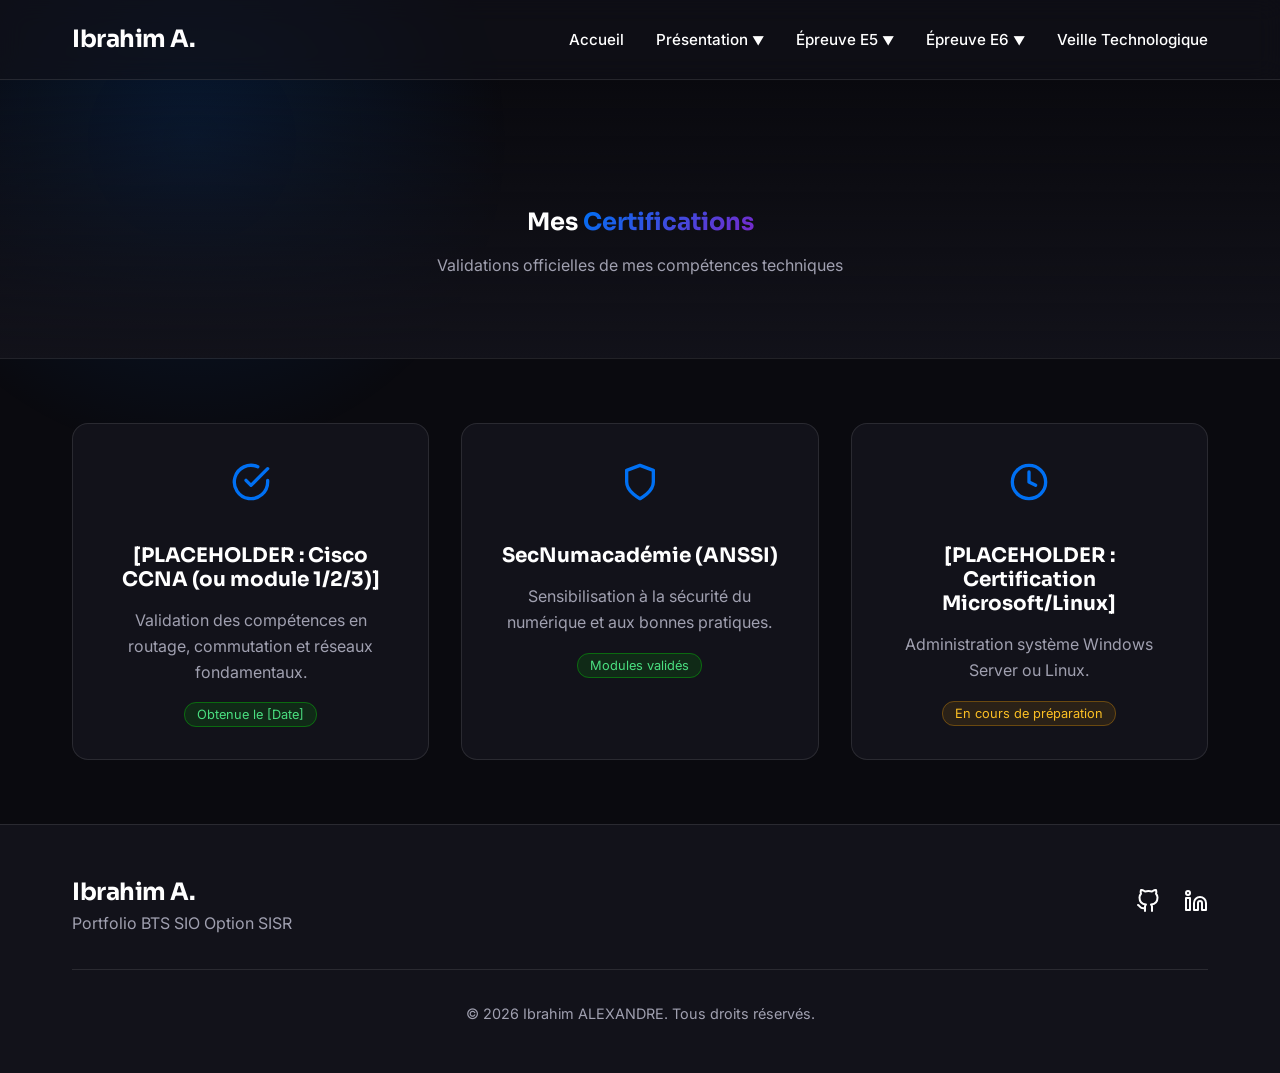
==== e5/certifications.html @ 102de06c "Add files via upload" ====
<!DOCTYPE html>
<html lang="fr">
<head>
  <meta charset="UTF-8">
  <meta name="viewport" content="width=device-width, initial-scale=1.0">
  <title>Certifications | Ibrahim ALEXANDRE</title>
  <meta name="description" content="Certifications obtenues par Ibrahim ALEXANDRE en informatique et cybersécurité.">
  <link rel="stylesheet" href="../css/style.css">
</head>
<body>
  <div class="bg-glow"></div>
  <header id="navbar-container"></header>

  <main>
    <section class="page-header animate-on-scroll">
      <div class="container">
        <h1>Mes <span class="text-gradient">Certifications</span></h1>
        <p class="subtitle">Validations officielles de mes compétences techniques</p>
      </div>
    </section>

    <section class="content-section animate-on-scroll delay-1">
      <div class="container">
        <div class="grid">
          <!-- Certif 1 -->
          <div class="card">
            <div class="card-content text-center" style="text-align: center;">
              <div class="card-icon">
                <svg width="40" height="40" viewBox="0 0 24 24" fill="none" stroke="currentColor" stroke-width="2" stroke-linecap="round" stroke-linejoin="round"><path d="M22 11.08V12a10 10 0 1 1-5.93-9.14"></path><polyline points="22 4 12 14.01 9 11.01"></polyline></svg>
              </div>
              <h3 class="card-title">[PLACEHOLDER : Cisco CCNA (ou module 1/2/3)]</h3>
              <p>Validation des compétences en routage, commutation et réseaux fondamentaux.</p>
              <span class="skill-tag" style="background: rgba(0, 255, 0, 0.1); border-color: rgba(0, 255, 0, 0.3); color: #4ade80;">Obtenue le [Date]</span>
            </div>
          </div>

          <!-- Certif 2 -->
          <div class="card">
            <div class="card-content text-center" style="text-align: center;">
              <div class="card-icon">
                <svg width="40" height="40" viewBox="0 0 24 24" fill="none" stroke="currentColor" stroke-width="2" stroke-linecap="round" stroke-linejoin="round"><path d="M12 22s8-4 8-10V5l-8-3-8 3v7c0 6 8 10 8 10z"></path></svg>
              </div>
              <h3 class="card-title">SecNumacadémie (ANSSI)</h3>
              <p>Sensibilisation à la sécurité du numérique et aux bonnes pratiques.</p>
              <span class="skill-tag" style="background: rgba(0, 255, 0, 0.1); border-color: rgba(0, 255, 0, 0.3); color: #4ade80;">Modules validés</span>
            </div>
          </div>

          <!-- Certif 3 -->
          <div class="card">
            <div class="card-content text-center" style="text-align: center;">
              <div class="card-icon">
                <svg width="40" height="40" viewBox="0 0 24 24" fill="none" stroke="currentColor" stroke-width="2" stroke-linecap="round" stroke-linejoin="round"><circle cx="12" cy="12" r="10"></circle><polyline points="12 6 12 12 16 14"></polyline></svg>
              </div>
              <h3 class="card-title">[PLACEHOLDER : Certification Microsoft/Linux]</h3>
              <p>Administration système Windows Server ou Linux.</p>
              <span class="skill-tag" style="background: rgba(255, 165, 0, 0.1); border-color: rgba(255, 165, 0, 0.3); color: #fbbf24;">En cours de préparation</span>
            </div>
          </div>
        </div>
      </div>
    </section>
  </main>

  <footer id="footer-container"></footer>
  <script src="../js/layout.js"></script>
</body>
</html>
---- css/style.css ----
@import url('https://fonts.googleapis.com/css2?family=Inter:wght@300;400;500;600;700;800&family=Sora:wght@300;400;500;600;700&display=swap');

:root {
  --bg-primary: #0a0a0f;
  --bg-secondary: #12121a;
  --bg-glass: rgba(18, 18, 26, 0.6);
  --text-primary: #ffffff;
  --text-secondary: #a0a0b0;
  
  --accent-blue: #0070f3;
  --accent-violet: #7928ca;
  --accent-gradient: linear-gradient(135deg, var(--accent-blue) 0%, var(--accent-violet) 100%);
  --accent-gradient-hover: linear-gradient(135deg, #1a85ff 0%, #8e3ee0 100%);
  
  --border-color: rgba(255, 255, 255, 0.1);
  --shadow-glow: 0 0 20px rgba(0, 112, 243, 0.3);
  
  --font-main: 'Inter', sans-serif;
  --font-heading: 'Sora', sans-serif;
  
  --nav-height: 80px;
  --transition-smooth: all 0.3s cubic-bezier(0.25, 0.8, 0.25, 1);
}

* {
  margin: 0;
  padding: 0;
  box-sizing: border-box;
}

html {
  scroll-behavior: smooth;
}

body {
  font-family: var(--font-main);
  background-color: var(--bg-primary);
  color: var(--text-primary);
  line-height: 1.6;
  overflow-x: hidden;
  display: flex;
  flex-direction: column;
  min-height: 100vh;
}

/* Background Gradients */
.bg-glow {
  position: fixed;
  top: -20%;
  left: -10%;
  width: 50vw;
  height: 50vw;
  background: radial-gradient(circle, rgba(0, 112, 243, 0.15) 0%, rgba(10, 10, 15, 0) 70%);
  border-radius: 50%;
  z-index: -1;
  pointer-events: none;
}

.bg-glow.right {
  top: 40%;
  left: auto;
  right: -20%;
  background: radial-gradient(circle, rgba(121, 40, 202, 0.1) 0%, rgba(10, 10, 15, 0) 70%);
}

/* Typography */
h1, h2, h3, h4, h5, h6 {
  font-family: var(--font-heading);
  font-weight: 700;
  line-height: 1.2;
  margin-bottom: 1rem;
}

.text-gradient {
  background: var(--accent-gradient);
  -webkit-background-clip: text;
  -webkit-text-fill-color: transparent;
  background-clip: text;
  display: inline-block;
}

p {
  color: var(--text-secondary);
  margin-bottom: 1rem;
}

a {
  color: var(--text-primary);
  text-decoration: none;
  transition: var(--transition-smooth);
}

a:hover {
  color: var(--accent-blue);
}

/* Layout Utilities */
.container {
  width: 100%;
  max-width: 1200px;
  margin: 0 auto;
  padding: 0 2rem;
}

section {
  padding: 6rem 0;
  position: relative;
}

main {
  flex: 1;
  margin-top: var(--nav-height);
  display: flex;
  flex-direction: column;
}

/* Navigation */
.navbar {
  position: fixed;
  top: 0;
  left: 0;
  width: 100%;
  height: var(--nav-height);
  background: var(--bg-glass);
  backdrop-filter: blur(12px);
  -webkit-backdrop-filter: blur(12px);
  border-bottom: 1px solid var(--border-color);
  z-index: 1000;
  display: flex;
  align-items: center;
  transition: var(--transition-smooth);
}

.navbar .container {
  display: flex;
  justify-content: space-between;
  align-items: center;
}

.nav-brand {
  font-family: var(--font-heading);
  font-size: 1.5rem;
  font-weight: 700;
  color: var(--text-primary);
  letter-spacing: -0.5px;
}

.nav-links {
  display: flex;
  gap: 2rem;
  list-style: none;
}

.nav-links a {
  font-size: 0.95rem;
  font-weight: 500;
  position: relative;
  padding: 0.5rem 0;
}

.nav-links a::after {
  content: '';
  position: absolute;
  bottom: 0;
  left: 0;
  width: 0;
  height: 2px;
  background: var(--accent-gradient);
  transition: var(--transition-smooth);
}

.nav-links a:hover::after,
.nav-links a.active::after {
  width: 100%;
}

.nav-toggle {
  display: none;
  background: none;
  border: none;
  color: var(--text-primary);
  font-size: 1.5rem;
  cursor: pointer;
}

/* Dropdown specific */
.dropdown {
  position: relative;
}

.dropdown-menu {
  position: absolute;
  top: 100%;
  left: 0;
  background: var(--bg-secondary);
  border: 1px solid var(--border-color);
  border-radius: 8px;
  min-width: 200px;
  padding: 0.5rem 0;
  opacity: 0;
  visibility: hidden;
  transform: translateY(10px);
  transition: var(--transition-smooth);
  box-shadow: 0 10px 30px rgba(0, 0, 0, 0.5);
}

.dropdown:hover .dropdown-menu {
  opacity: 1;
  visibility: visible;
  transform: translateY(0);
}

.dropdown-menu a {
  display: block;
  padding: 0.75rem 1.5rem;
  color: var(--text-secondary);
}

.dropdown-menu a::after {
  display: none;
}

.dropdown-menu a:hover {
  background: rgba(255, 255, 255, 0.05);
  color: var(--text-primary);
}

/* Buttons */
.btn {
  display: inline-flex;
  align-items: center;
  justify-content: center;
  padding: 0.8rem 1.8rem;
  border-radius: 30px;
  font-weight: 600;
  font-size: 1rem;
  cursor: pointer;
  transition: var(--transition-smooth);
  border: none;
  font-family: var(--font-main);
  text-decoration: none;
}

.btn-primary {
  background: var(--accent-gradient);
  color: white;
  box-shadow: var(--shadow-glow);
}

.btn-primary:hover {
  background: var(--accent-gradient-hover);
  transform: translateY(-2px);
  box-shadow: 0 0 30px rgba(0, 112, 243, 0.5);
  color: white;
}

.btn-outline {
  background: transparent;
  color: var(--text-primary);
  border: 1px solid var(--border-color);
}

.btn-outline:hover {
  background: rgba(255, 255, 255, 0.05);
  border-color: var(--accent-blue);
  transform: translateY(-2px);
}

/* Hero Section */
.hero {
  min-height: calc(100vh - var(--nav-height));
  display: flex;
  align-items: center;
  justify-content: center;
  text-align: center;
  position: relative;
  padding: 4rem 0;
}

.hero-content {
  max-width: 800px;
  z-index: 10;
}

.hero-badge {
  display: inline-block;
  padding: 0.5rem 1rem;
  background: rgba(0, 112, 243, 0.1);
  border: 1px solid rgba(0, 112, 243, 0.3);
  border-radius: 20px;
  color: var(--accent-blue);
  font-size: 0.875rem;
  font-weight: 600;
  margin-bottom: 1.5rem;
  animation: float 3s ease-in-out infinite;
}

.hero h1 {
  font-size: clamp(3rem, 5vw, 4.5rem);
  letter-spacing: -1px;
  margin-bottom: 1rem;
}

.hero .subtitle {
  font-size: clamp(1.1rem, 2vw, 1.3rem);
  color: var(--text-secondary);
  margin-bottom: 2.5rem;
  max-width: 600px;
  margin-inline: auto;
}

.hero-cta {
  display: flex;
  gap: 1rem;
  justify-content: center;
  flex-wrap: wrap;
}

/* Cards & Grids */
.grid {
  display: grid;
  grid-template-columns: repeat(auto-fit, minmax(300px, 1fr));
  gap: 2rem;
}

.card {
  background: var(--bg-secondary);
  border: 1px solid var(--border-color);
  border-radius: 16px;
  padding: 2rem;
  transition: var(--transition-smooth);
  position: relative;
  overflow: hidden;
}

.card::before {
  content: '';
  position: absolute;
  top: 0;
  left: 0;
  width: 100%;
  height: 100%;
  background: var(--accent-gradient);
  opacity: 0;
  transition: var(--transition-smooth);
  z-index: 0;
}

.card:hover {
  transform: translateY(-5px);
  border-color: rgba(0, 112, 243, 0.3);
  box-shadow: 0 10px 30px rgba(0, 0, 0, 0.3);
}

.card-content {
  position: relative;
  z-index: 1;
}

.card-icon {
  font-size: 2.5rem;
  margin-bottom: 1.5rem;
  color: var(--accent-blue);
}

.card-title {
  font-size: 1.25rem;
  margin-bottom: 1rem;
  color: var(--text-primary);
}

/* Skills section specifics */
.skills-tags {
  display: flex;
  flex-wrap: wrap;
  gap: 0.5rem;
  margin-top: 1rem;
}

.skill-tag {
  background: rgba(255, 255, 255, 0.05);
  border: 1px solid var(--border-color);
  padding: 0.25rem 0.75rem;
  border-radius: 12px;
  font-size: 0.8rem;
  color: var(--text-secondary);
}

/* Content Pages */
.page-header {
  padding: 8rem 0 4rem;
  text-align: center;
  border-bottom: 1px solid var(--border-color);
  background: linear-gradient(to bottom, transparent, var(--bg-secondary));
}

.content-section {
  padding: 4rem 0;
}

.content-block {
  background: var(--bg-secondary);
  border: 1px solid var(--border-color);
  border-radius: 16px;
  padding: 2.5rem;
  margin-bottom: 2rem;
}

/* Table */
.table-responsive {
  overflow-x: auto;
}

.table {
  width: 100%;
  border-collapse: collapse;
  margin-top: 1rem;
}

.table th, .table td {
  padding: 1rem;
  text-align: left;
  border-bottom: 1px solid var(--border-color);
}

.table th {
  font-weight: 600;
  color: var(--text-primary);
  background: rgba(255, 255, 255, 0.02);
}

.table tr:hover td {
  background: rgba(255, 255, 255, 0.01);
}

/* Footer */
.footer {
  background: var(--bg-secondary);
  border-top: 1px solid var(--border-color);
  padding: 3rem 0;
  margin-top: auto;
}

.footer-content {
  display: flex;
  justify-content: space-between;
  align-items: center;
  flex-wrap: wrap;
  gap: 2rem;
}

.footer-links {
  display: flex;
  gap: 1.5rem;
}

.footer p {
  margin: 0;
}

/* Animations */
@keyframes float {
  0% { transform: translateY(0px); }
  50% { transform: translateY(-10px); }
  100% { transform: translateY(0px); }
}

.fade-in {
  opacity: 0;
  transform: translateY(20px);
  animation: fadeIn 0.8s forwards;
}

.delay-1 { animation-delay: 0.1s; }
.delay-2 { animation-delay: 0.2s; }
.delay-3 { animation-delay: 0.3s; }

@keyframes fadeIn {
  to {
    opacity: 1;
    transform: translateY(0);
  }
}

/* Media Queries */
@media (max-width: 768px) {
  .nav-toggle {
    display: block;
  }

  .nav-links {
    position: fixed;
    top: var(--nav-height);
    left: 0;
    width: 100%;
    height: 0;
    background: var(--bg-secondary);
    flex-direction: column;
    align-items: center;
    gap: 0;
    overflow: hidden;
    transition: height 0.3s ease;
    border-bottom: 1px solid var(--border-color);
  }

  .nav-links.active {
    height: auto;
    padding: 1rem 0;
  }

  .nav-links li {
    width: 100%;
    text-align: center;
  }

  .nav-links a {
    display: block;
    padding: 1rem;
  }
  
  .dropdown-menu {
    position: static;
    opacity: 1;
    visibility: visible;
    transform: none;
    box-shadow: none;
    border: none;
    background: rgba(0,0,0,0.2);
    display: none;
  }
  
  .dropdown.active .dropdown-menu {
    display: block;
  }

  .hero h1 {
    font-size: 2.5rem;
  }

  .footer-content {
    flex-direction: column;
    text-align: center;
  }
}
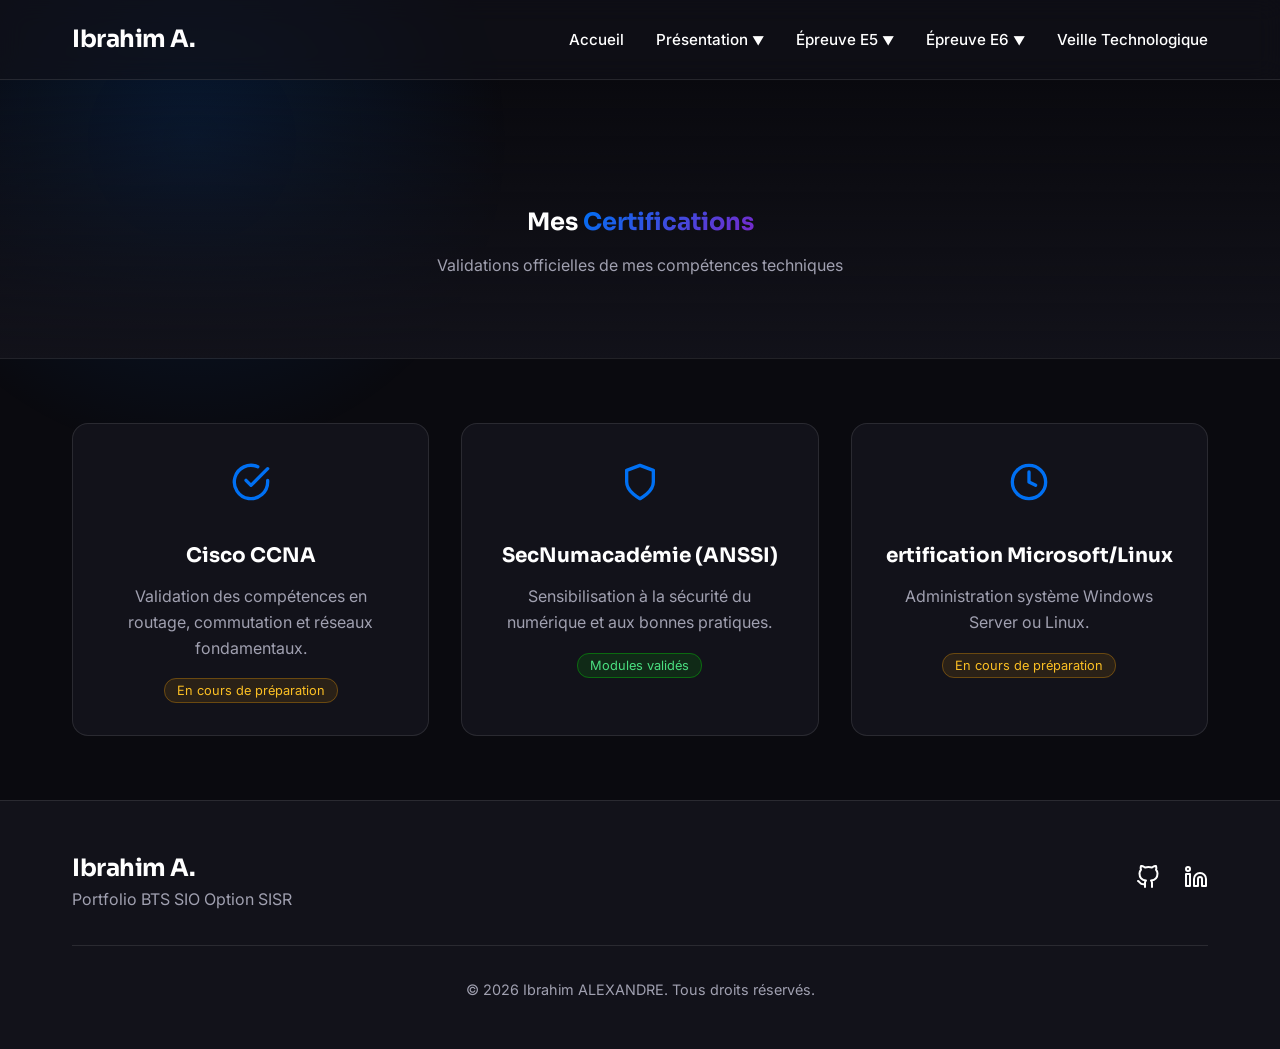
==== commit 9a890a7b: "Update certifications.html" ====
--- a/e5/certifications.html
+++ b/e5/certifications.html
@@ -28,9 +28,9 @@
               <div class="card-icon">
                 <svg width="40" height="40" viewBox="0 0 24 24" fill="none" stroke="currentColor" stroke-width="2" stroke-linecap="round" stroke-linejoin="round"><path d="M22 11.08V12a10 10 0 1 1-5.93-9.14"></path><polyline points="22 4 12 14.01 9 11.01"></polyline></svg>
               </div>
-              <h3 class="card-title">[PLACEHOLDER : Cisco CCNA (ou module 1/2/3)]</h3>
+              <h3 class="card-title">Cisco CCNA</h3>
               <p>Validation des compétences en routage, commutation et réseaux fondamentaux.</p>
-              <span class="skill-tag" style="background: rgba(0, 255, 0, 0.1); border-color: rgba(0, 255, 0, 0.3); color: #4ade80;">Obtenue le [Date]</span>
+              <span class="skill-tag" style="background: rgba(255, 165, 0, 0.1); border-color: rgba(255, 165, 0, 0.3); color: #fbbf24;">En cours de préparation</span>
             </div>
           </div>
 
@@ -52,7 +52,7 @@
               <div class="card-icon">
                 <svg width="40" height="40" viewBox="0 0 24 24" fill="none" stroke="currentColor" stroke-width="2" stroke-linecap="round" stroke-linejoin="round"><circle cx="12" cy="12" r="10"></circle><polyline points="12 6 12 12 16 14"></polyline></svg>
               </div>
-              <h3 class="card-title">[PLACEHOLDER : Certification Microsoft/Linux]</h3>
+              <h3 class="card-title">ertification Microsoft/Linux</h3>
               <p>Administration système Windows Server ou Linux.</p>
               <span class="skill-tag" style="background: rgba(255, 165, 0, 0.1); border-color: rgba(255, 165, 0, 0.3); color: #fbbf24;">En cours de préparation</span>
             </div>
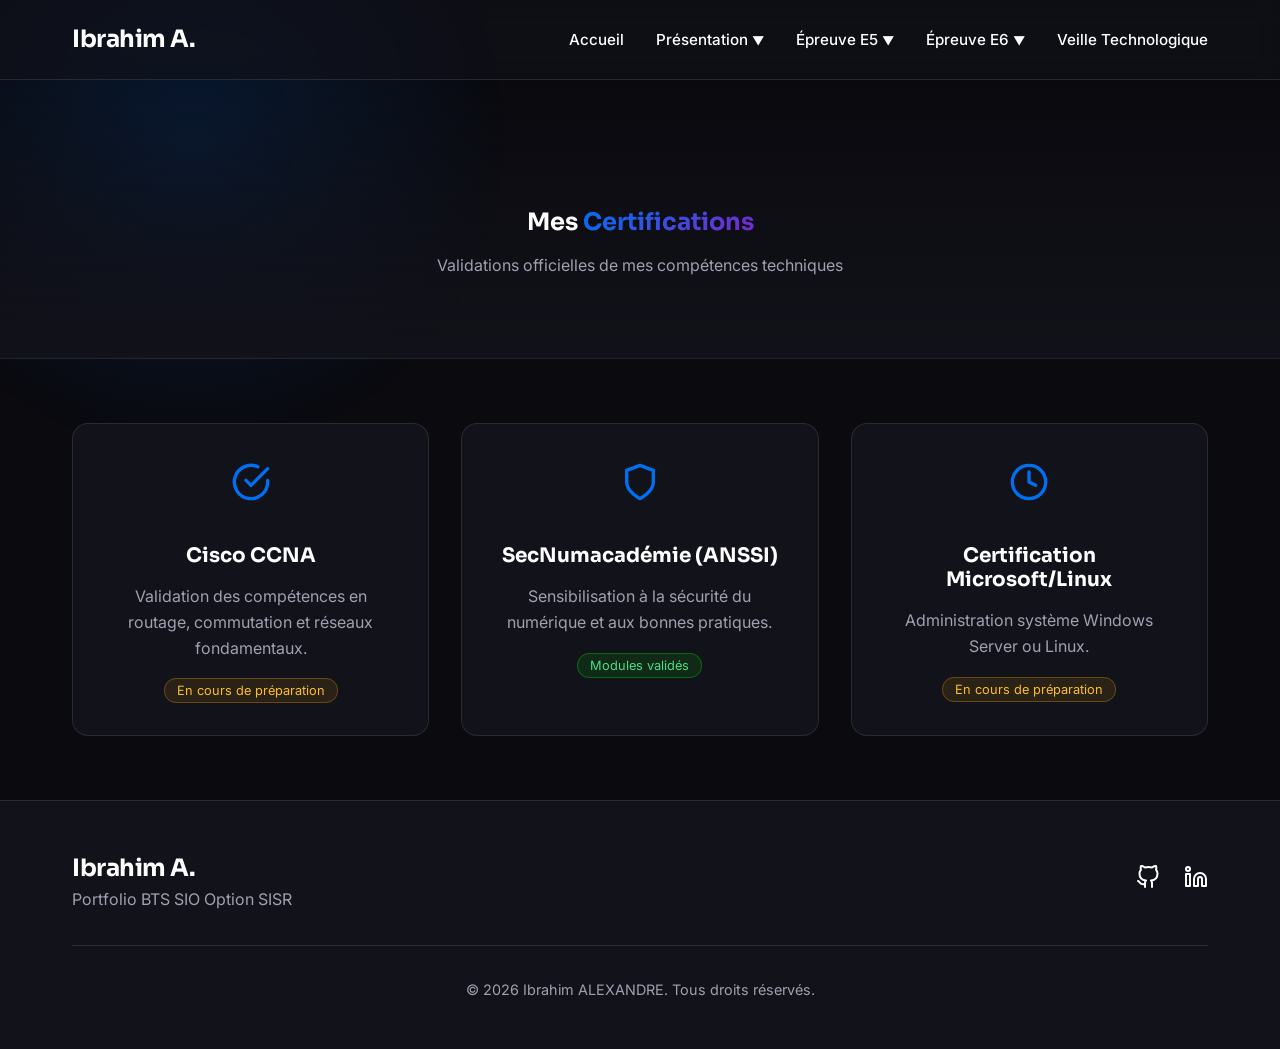
==== commit c3567a19: "Update certifications.html" ====
--- a/e5/certifications.html
+++ b/e5/certifications.html
@@ -52,7 +52,7 @@
               <div class="card-icon">
                 <svg width="40" height="40" viewBox="0 0 24 24" fill="none" stroke="currentColor" stroke-width="2" stroke-linecap="round" stroke-linejoin="round"><circle cx="12" cy="12" r="10"></circle><polyline points="12 6 12 12 16 14"></polyline></svg>
               </div>
-              <h3 class="card-title">ertification Microsoft/Linux</h3>
+              <h3 class="card-title">Certification Microsoft/Linux</h3>
               <p>Administration système Windows Server ou Linux.</p>
               <span class="skill-tag" style="background: rgba(255, 165, 0, 0.1); border-color: rgba(255, 165, 0, 0.3); color: #fbbf24;">En cours de préparation</span>
             </div>
